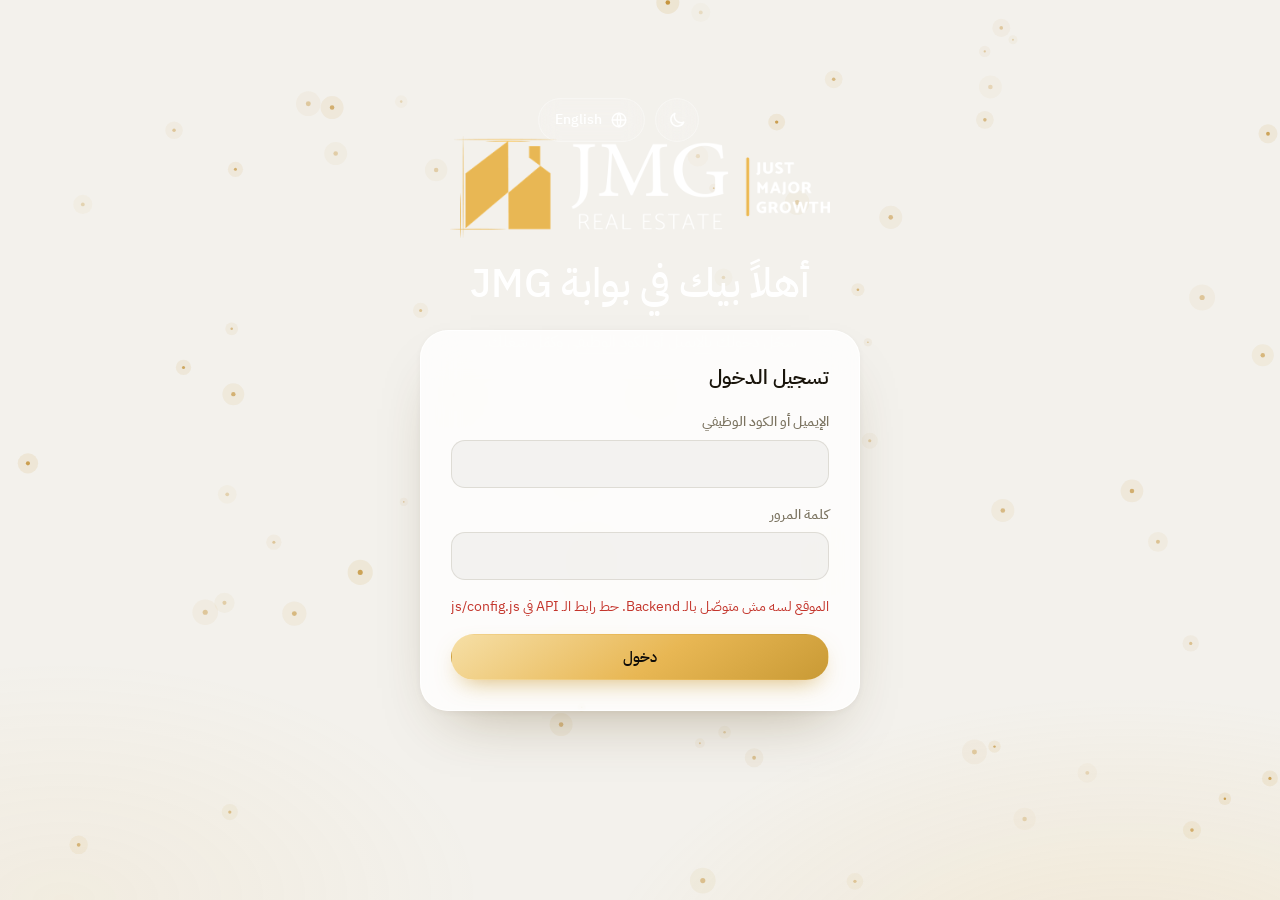
==== employee.html @ 2796c507 "Add files via upload" ====
<!doctype html>
<html lang="ar" dir="rtl">
<head>
<meta charset="utf-8">
<meta name="viewport" content="width=device-width,initial-scale=1">
<title>JMG | بوابة الموارد البشرية</title>
<link rel="preconnect" href="https://fonts.googleapis.com">
<link rel="preconnect" href="https://fonts.gstatic.com" crossorigin>
<link href="https://fonts.googleapis.com/css2?family=IBM+Plex+Sans+Arabic:wght@300;400;500;600;700&display=swap" rel="stylesheet">
<link rel="icon" type="image/png" href="logo-icon.png">
<link rel="stylesheet" href="css/style.css">
<script>
  (function(){try{var d=document.documentElement,l=localStorage.getItem('jmg_lang')||'ar',t=localStorage.getItem('jmg_theme')||'light';d.lang=l;d.dir=l==='ar'?'rtl':'ltr';d.setAttribute('data-theme',t);}catch(e){}})();
</script>
</head>
<body>
<canvas id="bg" aria-hidden="true"></canvas>
<div class="app">
  <aside class="sidebar" id="sidebar"></aside>
  <main class="main">
    <div class="topbar" id="topbar"></div>

    <section class="hero">
      <div class="hero-row">
        <div class="reveal">
          <h1 id="greet">…</h1>
          <p data-i18n="emp_sub">ده ملخص رصيدك وطلباتك. كل حاجة قدامك في مكان واحد.</p>
        </div>
        <div class="hero-actions reveal">
          <a class="btn btn-line" href="#reqTable" data-i18n="btn_my_reqs">طلباتي</a>
          <a class="btn btn-white" href="#newReq" data-i18n="btn_new_req">تقديم طلب جديد</a>
        </div>
      </div>
    </section>

    <div class="content">
      <div class="g3">
        <!-- Annual leave -->
        <section class="card reveal" data-tilt>
          <div class="card-h">
            <div style="display:flex;align-items:center;gap:12px">
              <div class="ico-chip" id="icoLeave"></div>
              <h3 data-i18n="c_leave">الإجازات السنوية</h3>
            </div>
          </div>
          <div class="leave-top">
            <div class="ring">
              <svg viewBox="0 0 112 112" aria-hidden="true">
                <defs><linearGradient id="goldGrad" x1="0" y1="0" x2="1" y2="1"><stop offset="0" stop-color="#F4DFA8"/><stop offset="1" stop-color="#C8963A"/></linearGradient></defs>
                <circle class="trk" cx="56" cy="56" r="46"/>
                <circle class="val" id="ringVal" cx="56" cy="56" r="46"/>
              </svg>
              <div class="mid"><div><b id="lvLeft">0</b><small data-i18n="c_left">المتبقي</small></div></div>
            </div>
            <div class="note pend" id="lvPend" style="margin:0"></div>
          </div>
          <div class="stat-row">
            <div class="stat"><span data-i18n="c_total">الإجمالي</span><b id="lvTotal">0</b></div>
            <div class="stat"><span data-i18n="c_used">المستهلك</span><b id="lvUsed">0</b></div>
            <div class="stat gold"><span data-i18n="c_left">المتبقي</span><b id="lvLeft2">0</b></div>
          </div>
        </section>

        <!-- Permission hours -->
        <section class="card reveal" data-tilt>
          <div class="card-h">
            <div style="display:flex;align-items:center;gap:12px">
              <div class="ico-chip" id="icoPerm"></div>
              <h3 data-i18n="c_perm">رصيد الأذونات الشهري</h3>
            </div>
          </div>
          <div class="big"><span id="pmLeft">0</span><small data-i18n="u_hours">ساعة</small></div>
          <div class="segs in" id="segs" aria-hidden="true"></div>
          <div class="stat-row" style="margin-top:14px">
            <div class="stat"><span data-i18n="c_total">الإجمالي</span><b id="pmTotal">0</b></div>
            <div class="stat"><span data-i18n="c_used">المستهلك</span><b id="pmUsed">0</b></div>
            <div class="stat gold"><span data-i18n="c_left">المتبقي</span><b id="pmLeft2">0</b></div>
          </div>
          <p class="note" data-i18n="perm_note">٤ ساعات كل شهر، بتتجدد أول الشهر ومبتتنقلش للشهر اللي بعده.</p>
        </section>

        <!-- Highlight -->
        <section class="card accent reveal" data-tilt="5">
          <div>
            <h3 id="accTitle">…</h3>
            <p id="accText"></p>
          </div>
          <div><a class="btn btn-white" href="#newReq" data-i18n="btn_new_req">تقديم طلب جديد</a></div>
        </section>
      </div>

      <div class="split rev">
        <div class="stack">
          <!-- New request -->
          <section class="card reveal" id="newReq" data-tilt="3">
            <div class="card-h"><h3 data-i18n="form_title">تقديم طلب جديد</h3></div>
            <form class="form" id="reqForm" novalidate>
              <div class="field">
                <label for="fType" data-i18n="f_type">نوع الطلب</label>
                <select class="input" id="fType">
                  <option value="Leave" data-i18n="t_Leave">إجازة</option>
                  <option value="Permission" data-i18n="t_Permission">إذن</option>
                  <option value="Mission" data-i18n="t_Mission">مأمورية</option>
                </select>
              </div>

              <div class="dyn show" id="gLeave">
                <div class="row2">
                  <div class="field"><label for="lFrom" data-i18n="f_from_date">من تاريخ</label><input class="input" type="date" id="lFrom"></div>
                  <div class="field"><label for="lTo" data-i18n="f_to_date">إلى تاريخ</label><input class="input" type="date" id="lTo"></div>
                </div>
              </div>

              <div class="dyn" id="gPerm">
                <div class="field"><label for="pDate" data-i18n="f_perm_date">تاريخ اليوم</label><input class="input" type="date" id="pDate"></div>
                <div class="row2">
                  <div class="field"><label for="pFrom" data-i18n="f_from_time">من الساعة</label><input class="input" type="time" id="pFrom"></div>
                  <div class="field"><label for="pTo" data-i18n="f_to_time">إلى الساعة</label><input class="input" type="time" id="pTo"></div>
                </div>
              </div>

              <div class="dyn" id="gMission">
                <div class="field"><label for="mDate" data-i18n="f_mission_date">تاريخ المأمورية</label><input class="input" type="date" id="mDate"></div>
                <div class="field"><label for="mDest" data-i18n="f_dest">جهة المأمورية / المكان</label><input class="input" id="mDest" maxlength="120" data-i18n-ph="ph_dest" placeholder="مثلاً: التجمع الخامس"></div>
                <label class="check"><input type="checkbox" id="mExp"><span class="box"><svg width="14" height="14" viewBox="0 0 24 24" fill="none" stroke="currentColor" stroke-width="3.2" stroke-linecap="round" stroke-linejoin="round"><path d="M5 12.5l4.5 4.5L19 7"/></svg></span><span data-i18n="f_exp">المأمورية محتاجة سلفة أو بدل انتقال؟</span></label>
              </div>

              <div class="calc" id="calc" aria-live="polite"></div>
              <div class="err-line" id="fErr" role="alert"></div>
              <button class="btn btn-gold btn-block" id="subBtn" type="submit" data-i18n="btn_submit">إرسال الطلب</button>
            </form>
          </section>

          <!-- Dot chart -->
          <section class="card reveal" data-tilt="3">
            <div class="card-h"><div><h3 data-i18n="chart_title">الإجازات شهر بشهر</h3><div class="sub" data-i18n="chart_sub">أيام الإجازة المعتمدة السنة دي</div></div></div>
            <div class="dots" id="dots"></div>
          </section>
        </div>

        <!-- Requests table -->
        <section class="card reveal" id="reqTable">
          <div class="card-h"><h3 data-i18n="tbl_title">طلباتي</h3></div>
          <div class="tbl-wrap">
            <table class="tbl">
              <thead><tr>
                <th data-i18n="th_no">رقم الطلب</th><th data-i18n="th_type">النوع</th><th data-i18n="th_details">التفاصيل</th><th data-i18n="th_status">الحالة</th><th data-i18n="th_action">الإجراء</th>
              </tr></thead>
              <tbody id="reqBody"><tr><td colspan="5"><div class="sk" style="height:44px"></div></td></tr></tbody>
            </table>
          </div>
        </section>
      </div>
    </div>
  </main>
</div>

<script src="js/config.js"></script>
<script src="js/core.js"></script>
<script src="js/employee.js"></script>
</body>
</html>
---- css/style.css ----
@charset "UTF-8";
/* =========================================================
   JMG HR Portal — style.css
   Lumio-inspired: overlapping glass cards over a gradient hero
   Palette: gold #E8B754 · royal black · champagne
   ========================================================= */

:root {
  --font: 'IBM Plex Sans Arabic', 'Segoe UI', Tahoma, system-ui, sans-serif;
  --gold: #E8B754;
  --gold-2: #C99A35;
  --gold-3: #F6DFA6;
  --ink: #0E0C09;
  --ink-2: #1B160E;

  --bg: #F3F1EC;
  --surface: rgba(255, 255, 255, .78);
  --surface-solid: #FFFFFF;
  --surface-2: rgba(30, 22, 6, .045);
  --surface-3: rgba(30, 22, 6, .08);
  --text: #19140B;
  --muted: #7B7360;
  --line: rgba(60, 42, 8, .11);
  --card-edge: rgba(255, 255, 255, .85);

  --ok: #1D8A58;
  --ok-bg: rgba(29, 138, 88, .13);
  --warn: #9A6A12;
  --warn-bg: rgba(232, 183, 84, .24);
  --bad: #C4352C;
  --bad-bg: rgba(196, 53, 44, .11);

  --shadow: 0 28px 60px -30px rgba(80, 54, 6, .38), 0 2px 8px rgba(80, 54, 6, .05);
  --r-card: 28px;
  --r-field: 14px;
  --r-row: 18px;
  --hero-angle: 125deg;
  --hero-end: #EFDDAE;
}

[data-theme="dark"] {
  --bg: #0A0806;
  --surface: rgba(29, 24, 16, .74);
  --surface-solid: #1A150E;
  --surface-2: rgba(255, 240, 200, .055);
  --surface-3: rgba(255, 240, 200, .10);
  --text: #F6F0E2;
  --muted: #A59B85;
  --line: rgba(255, 232, 180, .10);
  --card-edge: rgba(255, 232, 180, .10);
  --ok: #43C48A;
  --ok-bg: rgba(67, 196, 138, .15);
  --warn: #EAC169;
  --warn-bg: rgba(232, 183, 84, .18);
  --bad: #FF7B72;
  --bad-bg: rgba(255, 123, 114, .14);
  --shadow: 0 28px 60px -30px rgba(0, 0, 0, .8), 0 2px 8px rgba(0, 0, 0, .3);
  --hero-end: #8F6A24;
}

[dir="rtl"] { --hero-angle: 235deg; }

*, *::before, *::after { box-sizing: border-box; }
* { margin: 0; }
html { -webkit-text-size-adjust: 100%; }
body {
  font-family: var(--font);
  background: var(--bg);
  color: var(--text);
  min-height: 100vh;
  line-height: 1.6;
  overflow-x: hidden;
  transition: background-color .4s ease, color .4s ease;
}
body::before {
  content: "";
  position: fixed; inset: 0; z-index: -1; pointer-events: none;
  background:
    radial-gradient(900px 520px at 88% 112%, rgba(232, 183, 84, .17), transparent 60%),
    radial-gradient(700px 400px at 5% 100%, rgba(232, 183, 84, .08), transparent 60%);
}
button, input, select, textarea { font: inherit; color: inherit; }
button { cursor: pointer; }
img { max-width: 100%; display: block; }
a { color: inherit; text-decoration: none; }
:focus-visible { outline: 2px solid var(--gold); outline-offset: 2px; }
[hidden] { display: none !important; }
.ic { flex: none; }

#bg {
  position: fixed; inset: 0; width: 100%; height: 100%;
  z-index: 1; pointer-events: none;
}

/* ------------------------------------------------ layout */
.app {
  position: relative;
  display: grid;
  grid-template-columns: 268px minmax(0, 1fr);
  gap: 18px;
  padding: 18px;
  max-width: 1720px;
  margin: 0 auto;
}
.main { position: relative; min-width: 0; }

/* ------------------------------------------------ sidebar */
.sidebar {
  position: sticky; top: 18px;
  height: calc(100vh - 36px);
  display: flex; flex-direction: column;
  padding: 22px 16px 16px;
  border-radius: 32px;
  color: #EFE6D2;
  background:
    radial-gradient(120% 60% at 100% 0%, rgba(232, 183, 84, .16), transparent 60%),
    linear-gradient(180deg, #16110A 0%, #0A0806 100%);
  border: 1px solid rgba(232, 183, 84, .2);
  box-shadow: 0 30px 60px -30px rgba(0, 0, 0, .7);
  z-index: 60;
}
.side-top { display: flex; align-items: center; gap: 12px; padding: 4px 8px 22px; }
.logo-box {
  position: relative;
  width: 54px; height: 54px; flex: none;
  border-radius: 18px;
  display: grid; place-items: center;
  background: rgba(255, 255, 255, .07);
  border: 1px solid rgba(232, 183, 84, .35);
  overflow: hidden;
}
.logo-box img { width: 100%; height: 100%; object-fit: contain; padding: 6px; }
.logo-fallback {
  display: none; place-items: center; width: 100%; height: 100%;
  font-weight: 700; font-size: 17px; letter-spacing: .5px; color: var(--gold);
}
.logo-box.lg { width: 92px; height: 92px; border-radius: 28px; background: rgba(255, 255, 255, .12); backdrop-filter: blur(8px); }
.logo-box.lg .logo-fallback { font-size: 26px; }
.brand b { display: block; font-size: 18px; font-weight: 700; color: #fff; line-height: 1.1; }
.brand span { font-size: 12px; color: var(--gold-3); opacity: .85; }

.side-nav { display: grid; gap: 6px; margin-top: 4px; }
.side-link {
  display: flex; align-items: center; gap: 12px;
  padding: 12px 16px;
  border-radius: 999px;
  color: #CFC4AB;
  background: transparent; border: 0; width: 100%;
  font-size: 15px; font-weight: 500; text-align: start;
  transition: background .25s, color .25s, transform .25s;
}
.side-link:hover { background: rgba(255, 255, 255, .06); color: #fff; }
.side-link.active {
  color: var(--gold-3);
  background: rgba(232, 183, 84, .15);
  box-shadow: inset 0 0 0 1px rgba(232, 183, 84, .38);
}
.side-bottom { margin-top: auto; display: grid; gap: 10px; }
.me {
  display: flex; align-items: center; gap: 12px; padding: 12px;
  border-radius: 22px; background: rgba(255, 255, 255, .05);
}
.me b { display: block; font-size: 14px; color: #fff; line-height: 1.3; }
.me span { font-size: 12px; color: var(--gold-3); opacity: .8; }
.av {
  width: 40px; height: 40px; flex: none; border-radius: 50%;
  display: grid; place-items: center; font-weight: 700; color: var(--ink);
  background: linear-gradient(145deg, var(--gold-3), var(--gold));
}
.drawer-backdrop { display: none; }

/* ------------------------------------------------ topbar + hero */
.topbar {
  position: absolute; z-index: 10;
  top: 22px; inset-inline: 34px;
  display: flex; align-items: center; justify-content: flex-end; gap: 10px;
}
.topbar .grow { flex: 1; }
.menu-btn { display: none; }
.btn-icon {
  position: relative;
  width: 44px; height: 44px; flex: none;
  display: grid; place-items: center;
  border-radius: 50%;
  color: #fff;
  background: rgba(255, 255, 255, .12);
  border: 1px solid rgba(255, 255, 255, .3);
  backdrop-filter: blur(10px);
  transition: background .25s, transform .25s;
}
.btn-icon:hover { background: rgba(255, 255, 255, .22); transform: translateY(-1px); }
.btn-icon.lang { width: auto; padding: 0 16px; border-radius: 999px; gap: 8px; display: inline-flex; align-items: center; font-size: 14px; font-weight: 500; }
.topbar .av { width: 44px; height: 44px; border: 2px solid rgba(255, 255, 255, .6); }

.bell::before, .bell::after {
  content: ""; position: absolute; inset: -1px; border-radius: 50%;
  border: 1.5px solid var(--gold); opacity: 0;
  animation: pulse 2.4s ease-out infinite; pointer-events: none;
}
.bell::after { animation-delay: 1.2s; }
@keyframes pulse { 0% { transform: scale(1); opacity: .75; } 100% { transform: scale(1.9); opacity: 0; } }
.bell .count {
  position: absolute; top: -3px; inset-inline-end: -3px;
  min-width: 19px; height: 19px; padding: 0 5px;
  display: grid; place-items: center;
  font-size: 11px; font-weight: 700; color: #fff;
  background: #E5484D; border-radius: 10px;
  border: 2px solid rgba(14, 12, 9, .55);
}
.bell-wrap { position: relative; }
.panel {
  position: absolute; top: calc(100% + 12px); inset-inline-end: 0;
  width: min(360px, 88vw);
  padding: 10px;
  border-radius: 24px;
  background: var(--surface-solid);
  color: var(--text);
  border: 1px solid var(--line);
  box-shadow: 0 30px 60px -20px rgba(0, 0, 0, .45);
  animation: pop .25s cubic-bezier(.2, .9, .3, 1.1);
}
.panel h4 { font-size: 14px; padding: 8px 12px 10px; font-weight: 600; }
.notif { display: flex; gap: 12px; padding: 12px; border-radius: 16px; font-size: 14px; }
.notif:hover { background: var(--surface-2); }
.notif .ni { width: 34px; height: 34px; flex: none; border-radius: 50%; display: grid; place-items: center; }
.notif .ni.new_request { background: var(--warn-bg); color: var(--warn); }
.notif .ni.approved { background: var(--ok-bg); color: var(--ok); }
.notif .ni.rejected { background: var(--bad-bg); color: var(--bad); }
.notif small { display: block; color: var(--muted); font-size: 12px; }
.panel .none { padding: 22px; text-align: center; color: var(--muted); font-size: 14px; }
@keyframes pop { from { opacity: 0; transform: translateY(-6px) scale(.97); } to { opacity: 1; transform: none; } }

.hero {
  position: relative;
  color: #fff;
  padding: 108px 34px 150px;
  border-radius: 34px;
}
.hero-bg {
  position: absolute; inset: 0; z-index: -1;
  border-radius: 34px; overflow: hidden;
  background: linear-gradient(var(--hero-angle), #0A0805 0%, #15100A 26%, #4A3510 56%, #A57A28 80%, var(--hero-end) 112%);
}
.hero-bg::before {
  content: ""; position: absolute; inset: 0;
  background-image: radial-gradient(rgba(255, 244, 214, .22) 1px, transparent 1.3px);
  background-size: 6px 6px;
  -webkit-mask-image: linear-gradient(var(--hero-angle), #000 0%, transparent 62%);
  mask-image: linear-gradient(var(--hero-angle), #000 0%, transparent 62%);
}
.hero-bg::after {
  content: ""; position: absolute;
  width: 62%; aspect-ratio: 1; inset-block-end: -48%; inset-inline-end: -8%;
  background: radial-gradient(closest-side, rgba(255, 226, 150, .55), transparent);
  filter: blur(30px);
  animation: drift 16s ease-in-out infinite alternate;
}
@keyframes drift { to { transform: translate3d(-12%, -10%, 0) scale(1.15); } }
[dir="rtl"] .hero-bg::after { animation-name: driftRtl; }
@keyframes driftRtl { to { transform: translate3d(12%, -10%, 0) scale(1.15); } }

.hero-row { position: relative; z-index: 3; display: flex; align-items: flex-end; justify-content: space-between; gap: 22px; flex-wrap: wrap; }
.hero h1 { font-size: clamp(28px, 3.5vw, 46px); font-weight: 500; line-height: 1.2; }
.hero p { margin-top: 10px; max-width: 48ch; font-size: 16px; color: rgba(255, 255, 255, .78); }
.hero-actions { display: flex; gap: 10px; flex-wrap: wrap; }

.content {
  position: relative; z-index: 2;
  margin-top: -98px;
  padding: 0 18px;
  display: grid; gap: 18px;
}
.g3 { display: grid; grid-template-columns: repeat(3, minmax(0, 1fr)); gap: 18px; }
.g4 { display: grid; grid-template-columns: repeat(4, minmax(0, 1fr)); gap: 18px; }
.split { display: grid; grid-template-columns: minmax(0, 5fr) minmax(0, 7fr); gap: 18px; align-items: start; }
.split.rev { grid-template-columns: minmax(0, 4fr) minmax(0, 8fr); }
.split.even { grid-template-columns: repeat(2, minmax(0, 1fr)); }
.stack { display: grid; gap: 18px; }

/* ------------------------------------------------ cards */
.card {
  position: relative;
  padding: 24px;
  border-radius: var(--r-card);
  background: var(--surface);
  -webkit-backdrop-filter: blur(20px) saturate(1.3);
  backdrop-filter: blur(20px) saturate(1.3);
  border: 1px solid var(--card-edge);
  box-shadow: var(--shadow);
  transition: transform .45s cubic-bezier(.2, .8, .2, 1), box-shadow .3s;
  transform-style: preserve-3d;
}
.card[data-tilt]::after {
  content: ""; position: absolute; inset: 0; border-radius: inherit; pointer-events: none;
  background: radial-gradient(420px circle at var(--gx, 50%) var(--gy, 0%), rgba(255, 238, 190, .30), transparent 45%);
  opacity: 0; transition: opacity .3s;
}
.card[data-tilt]:hover::after { opacity: 1; }
.card[data-tilt]:hover { transition: transform .08s linear, box-shadow .3s; }
.card-h { display: flex; align-items: center; justify-content: space-between; gap: 12px; margin-bottom: 18px; }
.card-h h3 { font-size: 16px; font-weight: 600; }
.card-h .sub { font-size: 13px; color: var(--muted); margin-top: 2px; }
.ico-chip {
  width: 46px; height: 46px; border-radius: 16px; flex: none;
  display: grid; place-items: center;
  background: var(--surface-2); color: var(--gold-2);
}
[data-theme="dark"] .ico-chip { color: var(--gold); }

.card.accent {
  color: #fff;
  background:
    radial-gradient(90% 90% at 100% 100%, rgba(255, 226, 150, .55), transparent 60%),
    linear-gradient(150deg, #0D0A06 0%, #2A1E0C 50%, #8A6620 115%);
  border-color: rgba(232, 183, 84, .25);
  display: flex; flex-direction: column; justify-content: space-between; gap: 24px;
  overflow: hidden;
}
.card.accent::before {
  content: ""; position: absolute; inset: 0; pointer-events: none;
  background-image: radial-gradient(rgba(255, 244, 214, .16) 1px, transparent 1.3px);
  background-size: 6px 6px;
  -webkit-mask-image: linear-gradient(var(--hero-angle), #000, transparent 70%);
  mask-image: linear-gradient(var(--hero-angle), #000, transparent 70%);
}
.card.accent > * { position: relative; }
.card.accent h3 { font-size: 24px; font-weight: 500; line-height: 1.3; }
.card.accent p { margin-top: 10px; color: rgba(255, 255, 255, .78); font-size: 15px; }

.stat-row { display: grid; grid-template-columns: repeat(3, 1fr); gap: 10px; }
.stat { padding: 12px 14px; border-radius: 18px; background: var(--surface-2); }
.stat span { display: block; font-size: 12.5px; color: var(--muted); }
.stat b { display: block; font-size: 26px; font-weight: 600; line-height: 1.25; font-variant-numeric: tabular-nums; }
.stat b small { font-size: 12px; font-weight: 400; color: var(--muted); margin-inline-start: 3px; }
.stat.gold b { color: var(--gold-2); }
[data-theme="dark"] .stat.gold b { color: var(--gold); }
.note { font-size: 13px; color: var(--muted); margin-top: 14px; }
.note.pend { color: var(--warn); }

.big { font-size: 44px; font-weight: 600; line-height: 1.1; font-variant-numeric: tabular-nums; }
.big small { font-size: 15px; font-weight: 400; color: var(--muted); margin-inline-start: 6px; }

.leave-top { display: flex; align-items: center; gap: 18px; margin-bottom: 18px; }
.ring { width: 112px; height: 112px; flex: none; position: relative; }
.ring svg { width: 100%; height: 100%; transform: rotate(-90deg); }
.ring circle { fill: none; stroke-width: 10; stroke-linecap: round; }
.ring .trk { stroke: var(--surface-3); }
.ring .val { stroke: url(#goldGrad); stroke-dasharray: 289; stroke-dashoffset: 289; transition: stroke-dashoffset 1.3s cubic-bezier(.2, .8, .2, 1) .2s; }
.ring .mid { position: absolute; inset: 0; display: grid; place-items: center; text-align: center; }
.ring .mid b { font-size: 24px; font-weight: 600; line-height: 1; }
.ring .mid small { display: block; font-size: 11px; color: var(--muted); }

.segs { display: flex; gap: 5px; margin: 18px 0 6px; }
.segs i {
  flex: 1; height: 30px; border-radius: 9px; background: var(--surface-3);
  transform-origin: bottom; transition: background .4s;
}
.segs i.left { background: linear-gradient(180deg, var(--gold-3), var(--gold-2)); }
.segs i.pend { background: repeating-linear-gradient(135deg, var(--gold-3) 0 4px, transparent 4px 8px); box-shadow: inset 0 0 0 1px var(--gold-2); }
.segs.in i { animation: segIn .5s cubic-bezier(.2, .8, .2, 1) backwards; animation-delay: calc(var(--k) * 45ms + .3s); }
@keyframes segIn { from { transform: scaleY(.15); opacity: 0; } }

.dots { display: grid; grid-template-columns: repeat(12, 1fr); gap: 6px; }
.dots .col { display: flex; flex-direction: column-reverse; align-items: center; gap: 5px; }
.dots .col i { width: 100%; max-width: 14px; aspect-ratio: 1; border-radius: 50%; background: var(--surface-3); }
.dots .col i.on { background: linear-gradient(145deg, var(--gold-3), var(--gold-2)); box-shadow: 0 0 10px rgba(232, 183, 84, .5); animation: dotIn .45s backwards cubic-bezier(.2, .9, .3, 1.4); animation-delay: calc(var(--c) * 40ms + var(--r) * 40ms + .4s); }
.dots .col label { font-size: 10.5px; color: var(--muted); margin-top: 4px; }
@keyframes dotIn { from { transform: scale(0); opacity: 0; } }

/* ------------------------------------------------ buttons */
.btn {
  display: inline-flex; align-items: center; justify-content: center; gap: 8px;
  height: 46px; padding: 0 24px;
  border-radius: 999px; border: 1px solid transparent;
  font-size: 15px; font-weight: 500; white-space: nowrap;
  transition: transform .2s, box-shadow .25s, background .25s, opacity .2s;
}
.btn:hover { transform: translateY(-2px); }
.btn:active { transform: translateY(0) scale(.98); }
.btn[disabled] { opacity: .55; pointer-events: none; }
.btn-gold { color: var(--ink); background: linear-gradient(145deg, var(--gold-3), var(--gold) 55%, var(--gold-2)); box-shadow: 0 10px 24px -10px rgba(201, 154, 53, .75); }
.btn-gold:hover { box-shadow: 0 14px 28px -10px rgba(201, 154, 53, .9); }
.btn-white { color: #14100A; background: #fff; box-shadow: 0 10px 24px -12px rgba(0, 0, 0, .5); }
.btn-line { color: #fff; border-color: rgba(255, 255, 255, .6); background: rgba(255, 255, 255, .06); }
.btn-line:hover { background: rgba(255, 255, 255, .16); }
.btn-soft { color: var(--text); background: var(--surface-2); border-color: var(--line); }
.btn-soft:hover { background: var(--surface-3); }
.btn-ok { color: var(--ok); background: var(--ok-bg); }
.btn-bad { color: var(--bad); background: var(--bad-bg); }
.btn-ok:hover { background: var(--ok); color: #fff; }
.btn-bad:hover { background: var(--bad); color: #fff; }
.btn-block { width: 100%; }
.btn-xs { height: 34px; padding: 0 14px; font-size: 13px; gap: 6px; }
.btn.busy { position: relative; color: transparent !important; }
.btn.busy::after { content: ""; position: absolute; width: 18px; height: 18px; border-radius: 50%; border: 2px solid rgba(14, 12, 9, .25); border-top-color: var(--ink); animation: spin .7s linear infinite; }
@keyframes spin { to { transform: rotate(360deg); } }

/* ------------------------------------------------ forms */
.form { display: grid; gap: 16px; }
.field { display: grid; gap: 7px; }
.field > label { font-size: 13.5px; font-weight: 500; color: var(--muted); }
.input, select.input, textarea.input {
  width: 100%; height: 48px; padding: 0 16px;
  border-radius: var(--r-field);
  background: var(--surface-2);
  border: 1px solid var(--line);
  color: var(--text);
  transition: border-color .2s, box-shadow .2s, background .2s;
  appearance: none; -webkit-appearance: none;
}
textarea.input { height: auto; min-height: 96px; padding: 12px 16px; resize: vertical; }
select.input {
  background-image: url("data:image/svg+xml,%3Csvg xmlns='http://www.w3.org/2000/svg' width='14' height='14' viewBox='0 0 24 24' fill='none' stroke='%23A8935B' stroke-width='2.4' stroke-linecap='round' stroke-linejoin='round'%3E%3Cpath d='M6 9l6 6 6-6'/%3E%3C/svg%3E");
  background-repeat: no-repeat; background-position: left 16px center; padding-inline-end: 16px;
}
[dir="rtl"] select.input { background-position: left 16px center; padding-left: 38px; }
[dir="ltr"] select.input { background-position: right 16px center; padding-right: 38px; }
.input:focus { outline: none; border-color: var(--gold); box-shadow: 0 0 0 4px rgba(232, 183, 84, .22); background: var(--surface-solid); }
.input::placeholder { color: var(--muted); opacity: .7; }
.row2 { display: grid; grid-template-columns: 1fr 1fr; gap: 12px; }
.dyn { display: none; gap: 16px; }
.dyn.show { display: grid; animation: fieldIn .4s cubic-bezier(.2, .8, .2, 1); }
@keyframes fieldIn { from { opacity: 0; transform: translateY(-8px); } }
.calc { min-height: 22px; font-size: 13.5px; color: var(--gold-2); font-weight: 500; }
[data-theme="dark"] .calc { color: var(--gold); }

.check { display: flex; align-items: center; gap: 12px; padding: 14px 16px; border-radius: var(--r-field); background: var(--surface-2); border: 1px solid var(--line); cursor: pointer; font-size: 14.5px; }
.check input { position: absolute; opacity: 0; }
.check .box { width: 22px; height: 22px; flex: none; border-radius: 7px; border: 2px solid var(--muted); display: grid; place-items: center; color: transparent; transition: .2s; }
.check input:checked + .box { background: var(--gold); border-color: var(--gold); color: var(--ink); }
.check input:focus-visible + .box { outline: 2px solid var(--gold); outline-offset: 2px; }

.switch { display: flex; align-items: center; justify-content: space-between; gap: 14px; padding: 14px 16px; border-radius: var(--r-field); background: var(--surface-2); border: 1px solid var(--line); cursor: pointer; font-weight: 500; }
.switch input { position: absolute; opacity: 0; }
.switch .tg { position: relative; width: 50px; height: 28px; flex: none; border-radius: 999px; background: var(--surface-3); transition: background .25s; }
.switch .tg::after { content: ""; position: absolute; top: 3px; inset-inline-start: 3px; width: 22px; height: 22px; border-radius: 50%; background: #fff; box-shadow: 0 2px 6px rgba(0, 0, 0, .3); transition: transform .3s cubic-bezier(.2, .9, .3, 1.3); }
.switch input:checked + .tg { background: linear-gradient(145deg, var(--gold-3), var(--gold-2)); }
.switch input:checked + .tg::after { transform: translateX(22px); }
[dir="rtl"] .switch input:checked + .tg::after { transform: translateX(-22px); }
.switch input:focus-visible + .tg { outline: 2px solid var(--gold); outline-offset: 3px; }
.err-line { min-height: 20px; font-size: 13.5px; color: var(--bad); }

/* ------------------------------------------------ tables */
.tabs { display: inline-flex; padding: 4px; gap: 4px; border-radius: 999px; background: var(--surface-2); }
.tabs button { height: 36px; padding: 0 16px; border: 0; border-radius: 999px; background: transparent; color: var(--muted); font-size: 14px; font-weight: 500; transition: .25s; }
.tabs button.on { background: var(--surface-solid); color: var(--text); box-shadow: 0 4px 12px -4px rgba(0, 0, 0, .25); }
.tbl-wrap { overflow-x: auto; margin: 0 -8px; padding: 0 8px; }
table.tbl { width: 100%; border-collapse: separate; border-spacing: 0 8px; min-width: 560px; }
.tbl th { padding: 0 14px 4px; text-align: start; font-size: 12.5px; font-weight: 500; color: var(--muted); white-space: nowrap; }
.tbl td { padding: 14px; background: var(--surface-2); font-size: 14.5px; vertical-align: middle; transition: background .2s; }
.tbl td:first-child { border-start-start-radius: var(--r-row); border-end-start-radius: var(--r-row); }
.tbl td:last-child { border-start-end-radius: var(--r-row); border-end-end-radius: var(--r-row); }
.tbl tr:hover td { background: var(--surface-3); }
.tbl tbody tr { animation: rise .6s cubic-bezier(.2, .8, .2, 1) backwards; animation-delay: calc(var(--i, 0) * 45ms); }
.tbl .sm { display: block; font-size: 12.5px; color: var(--muted); }
.tbl .nm { font-weight: 600; }
.tbl .dt { min-width: 220px; }
.acts { display: flex; gap: 6px; flex-wrap: wrap; align-items: center; }
.empty { padding: 34px 12px; text-align: center; color: var(--muted); font-size: 14.5px; }

.badge { display: inline-flex; align-items: center; gap: 7px; height: 28px; padding: 0 12px; border-radius: 999px; font-size: 13px; font-weight: 500; white-space: nowrap; }
.badge::before { content: ""; width: 7px; height: 7px; border-radius: 50%; background: currentColor; }
.badge.Pending, .badge.Frozen { color: var(--warn); background: var(--warn-bg); }
.badge.Pending::before { animation: blink 1.6s ease-in-out infinite; }
.badge.Approved, .badge.Active { color: var(--ok); background: var(--ok-bg); }
.badge.Rejected { color: var(--bad); background: var(--bad-bg); }
.badge.Cancelled { color: var(--muted); background: var(--surface-3); }
@keyframes blink { 50% { opacity: .25; } }
.locked { display: inline-flex; align-items: center; gap: 7px; font-size: 12.5px; color: var(--muted); }
.type-pill { display: inline-flex; align-items: center; gap: 6px; font-weight: 600; }
.type-pill .ic { color: var(--gold-2); }
.mnote { margin-top: 6px; font-size: 12.5px; color: var(--bad); }

/* ------------------------------------------------ overlays */
.overlay { position: fixed; inset: 0; z-index: 200; display: grid; place-items: center; padding: 18px; background: rgba(8, 6, 3, .55); -webkit-backdrop-filter: blur(6px); backdrop-filter: blur(6px); animation: fade .25s; }
.overlay.out { opacity: 0; transition: opacity .2s; }
.modal { width: min(480px, 100%); max-height: 90vh; overflow: auto; border-radius: 30px; padding: 24px; background: var(--surface-solid); border: 1px solid var(--line); box-shadow: 0 40px 80px -20px rgba(0, 0, 0, .6); animation: pop .3s cubic-bezier(.2, .9, .3, 1.15); }
.modal-h { display: flex; align-items: center; justify-content: space-between; margin-bottom: 14px; }
.modal-h h3 { font-size: 18px; }
.modal-h .btn-icon { color: var(--text); background: var(--surface-2); border-color: var(--line); width: 38px; height: 38px; }
.modal-b { font-size: 15px; color: var(--text); }
.modal-b p { color: var(--muted); margin-bottom: 12px; }
.modal-f { display: flex; gap: 10px; justify-content: flex-end; margin-top: 20px; flex-wrap: wrap; }
.cred { display: grid; gap: 10px; margin-top: 8px; }
.cred div { display: flex; justify-content: space-between; align-items: center; gap: 12px; padding: 12px 16px; border-radius: 16px; background: var(--surface-2); }
.cred span { color: var(--muted); font-size: 13px; }
.cred code { font-family: ui-monospace, Menlo, Consolas, monospace; font-size: 15px; font-weight: 600; direction: ltr; user-select: all; }
@keyframes fade { from { opacity: 0; } }

#toasts { position: fixed; z-index: 300; bottom: 22px; inset-inline: 0; display: grid; justify-items: center; gap: 10px; pointer-events: none; }
.toast { display: flex; align-items: center; gap: 10px; padding: 12px 20px; border-radius: 999px; color: #F6EFD9; background: #14100A; border: 1px solid rgba(232, 183, 84, .5); box-shadow: 0 16px 36px -10px rgba(0, 0, 0, .6); font-size: 14.5px; animation: toastIn .4s cubic-bezier(.2, .9, .3, 1.2); }
.toast .ic { color: var(--gold); }
.toast.err .ic { color: #FF7B72; }
.toast.out { opacity: 0; transform: translateY(10px); transition: .3s; }
@keyframes toastIn { from { opacity: 0; transform: translateY(18px) scale(.95); } }

/* ------------------------------------------------ motion */
.reveal { animation: rise .8s cubic-bezier(.2, .8, .2, 1) backwards; animation-delay: calc(var(--i, 0) * 80ms); }
@keyframes rise { from { opacity: 0; transform: translateY(22px); } }
.sk { height: 18px; border-radius: 10px; background: linear-gradient(90deg, var(--surface-2), rgba(232, 183, 84, .22), var(--surface-2)); background-size: 220% 100%; animation: sh 1.3s linear infinite; }
@keyframes sh { to { background-position: -220% 0; } }

/* ------------------------------------------------ login */
.login-page .login-hero {
  position: relative;
  height: min(60vh, 480px);
  display: grid; place-content: start center; justify-items: center; gap: 14px;
  padding: 64px 22px 0; text-align: center; color: #fff;
}
.login-page .hero-bg { border-radius: 0 0 48px 48px; }
.login-page .login-hero > * { position: relative; z-index: 3; }
.login-page h1 { font-size: clamp(26px, 4vw, 40px); font-weight: 500; }
.login-page .login-hero p { max-width: 40ch; color: rgba(255, 255, 255, .78); }
.login-tools { position: absolute; top: 20px; inset-inline: 22px; display: flex; justify-content: flex-end; gap: 10px; z-index: 5; }
.login-card { position: relative; z-index: 3; width: min(440px, calc(100% - 32px)); margin: -150px auto 30px; padding: 30px; }
.login-card h2 { font-size: 20px; font-weight: 600; margin-bottom: 18px; }

/* ------------------------------------------------ responsive */
@media (max-width: 1280px) {
  .g4 { grid-template-columns: repeat(2, minmax(0, 1fr)); }
  .g3 { grid-template-columns: repeat(2, minmax(0, 1fr)); }
  .g3 > .accent { grid-column: 1 / -1; }
  .split, .split.rev, .split.even { grid-template-columns: minmax(0, 1fr); }
}
@media (max-width: 980px) {
  .app { grid-template-columns: minmax(0, 1fr); padding: 12px; }
  .sidebar { position: fixed; top: 12px; bottom: 12px; height: auto; width: min(300px, 84vw); inset-inline-start: 12px; transform: translateX(120%); transition: transform .4s cubic-bezier(.2, .8, .2, 1); }
  [dir="ltr"] .sidebar { transform: translateX(-120%); }
  .sidebar.open { transform: none !important; }
  .drawer-backdrop.show { display: block; position: fixed; inset: 0; z-index: 55; background: rgba(8, 6, 3, .5); backdrop-filter: blur(3px); }
  .menu-btn { display: grid; margin-inline-end: auto; }
  .topbar { inset-inline: 20px; }
  .hero { padding: 96px 22px 140px; border-radius: 28px; }
  .hero-bg { border-radius: 28px; }
  .content { padding: 0 6px; }
}
@media (max-width: 640px) {
  .g3, .g4 { grid-template-columns: minmax(0, 1fr); }
  .row2 { grid-template-columns: 1fr; }
  .stat-row { gap: 8px; }
  .stat b { font-size: 22px; }
  .card { padding: 20px; border-radius: 24px; }
  .btn-icon.lang span { display: none; }
  .btn-icon.lang { padding: 0; width: 44px; justify-content: center; }
  .hero-actions { width: 100%; }
  .hero-actions .btn { flex: 1; }
  .login-card { margin-top: -130px; padding: 24px; }
}
@media (prefers-reduced-motion: reduce) {
  *, *::before, *::after { animation: none !important; transition-duration: .01ms !important; }
  .ring .val { transition: none !important; }
}

/* ------------------------------------------------ full logo (white-text version on dark surfaces) */
.logo-full { display: block; }
.logo-full img { display: block; width: 100%; height: auto; }
.logo-full .logo-text { display: none; font-weight: 700; font-size: 20px; color: var(--gold); letter-spacing: .5px; }
.side-top { padding: 6px 6px 22px; }
.side-top .logo-full { width: 100%; max-width: 220px; margin-inline: auto; }
.login-page .logo-full { width: min(380px, 78vw); }
.login-page .logo-full .logo-text { font-size: 28px; text-align: center; }
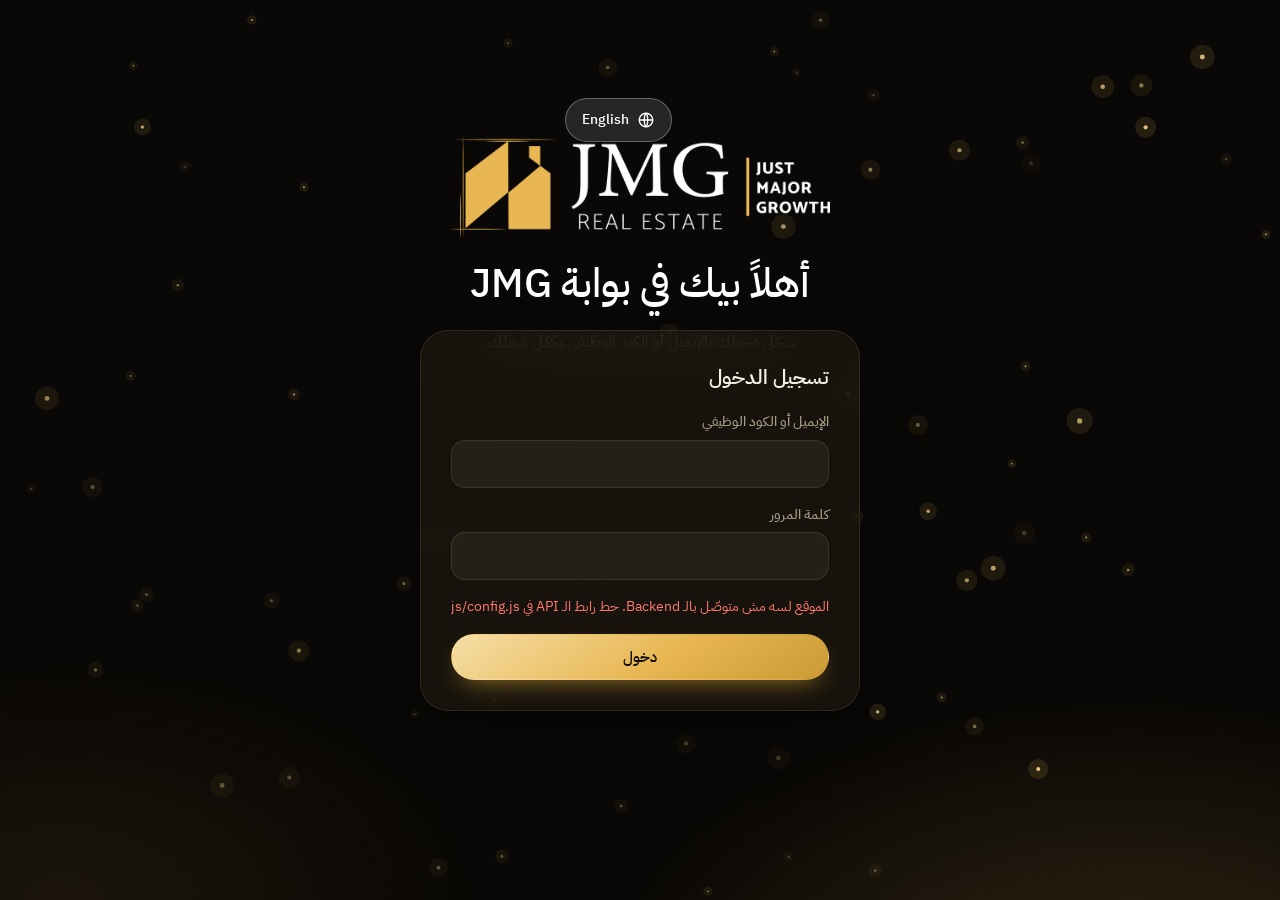
==== commit e8ff9d80: "Add files via upload" ====
--- a/employee.html
+++ b/employee.html
@@ -1,5 +1,5 @@
 <!doctype html>
-<html lang="ar" dir="rtl">
+<html lang="ar" dir="rtl" data-theme="dark">
 <head>
 <meta charset="utf-8">
 <meta name="viewport" content="width=device-width,initial-scale=1">
@@ -10,7 +10,7 @@
 <link rel="icon" type="image/png" href="logo-icon.png">
 <link rel="stylesheet" href="css/style.css">
 <script>
-  (function(){try{var d=document.documentElement,l=localStorage.getItem('jmg_lang')||'ar',t=localStorage.getItem('jmg_theme')||'light';d.lang=l;d.dir=l==='ar'?'rtl':'ltr';d.setAttribute('data-theme',t);}catch(e){}})();
+  (function(){try{var d=document.documentElement,l=localStorage.getItem('jmg_lang')||'ar';d.lang=l;d.dir=l==='ar'?'rtl':'ltr';d.setAttribute('data-theme','dark');}catch(e){}})();
 </script>
 </head>
 <body>
